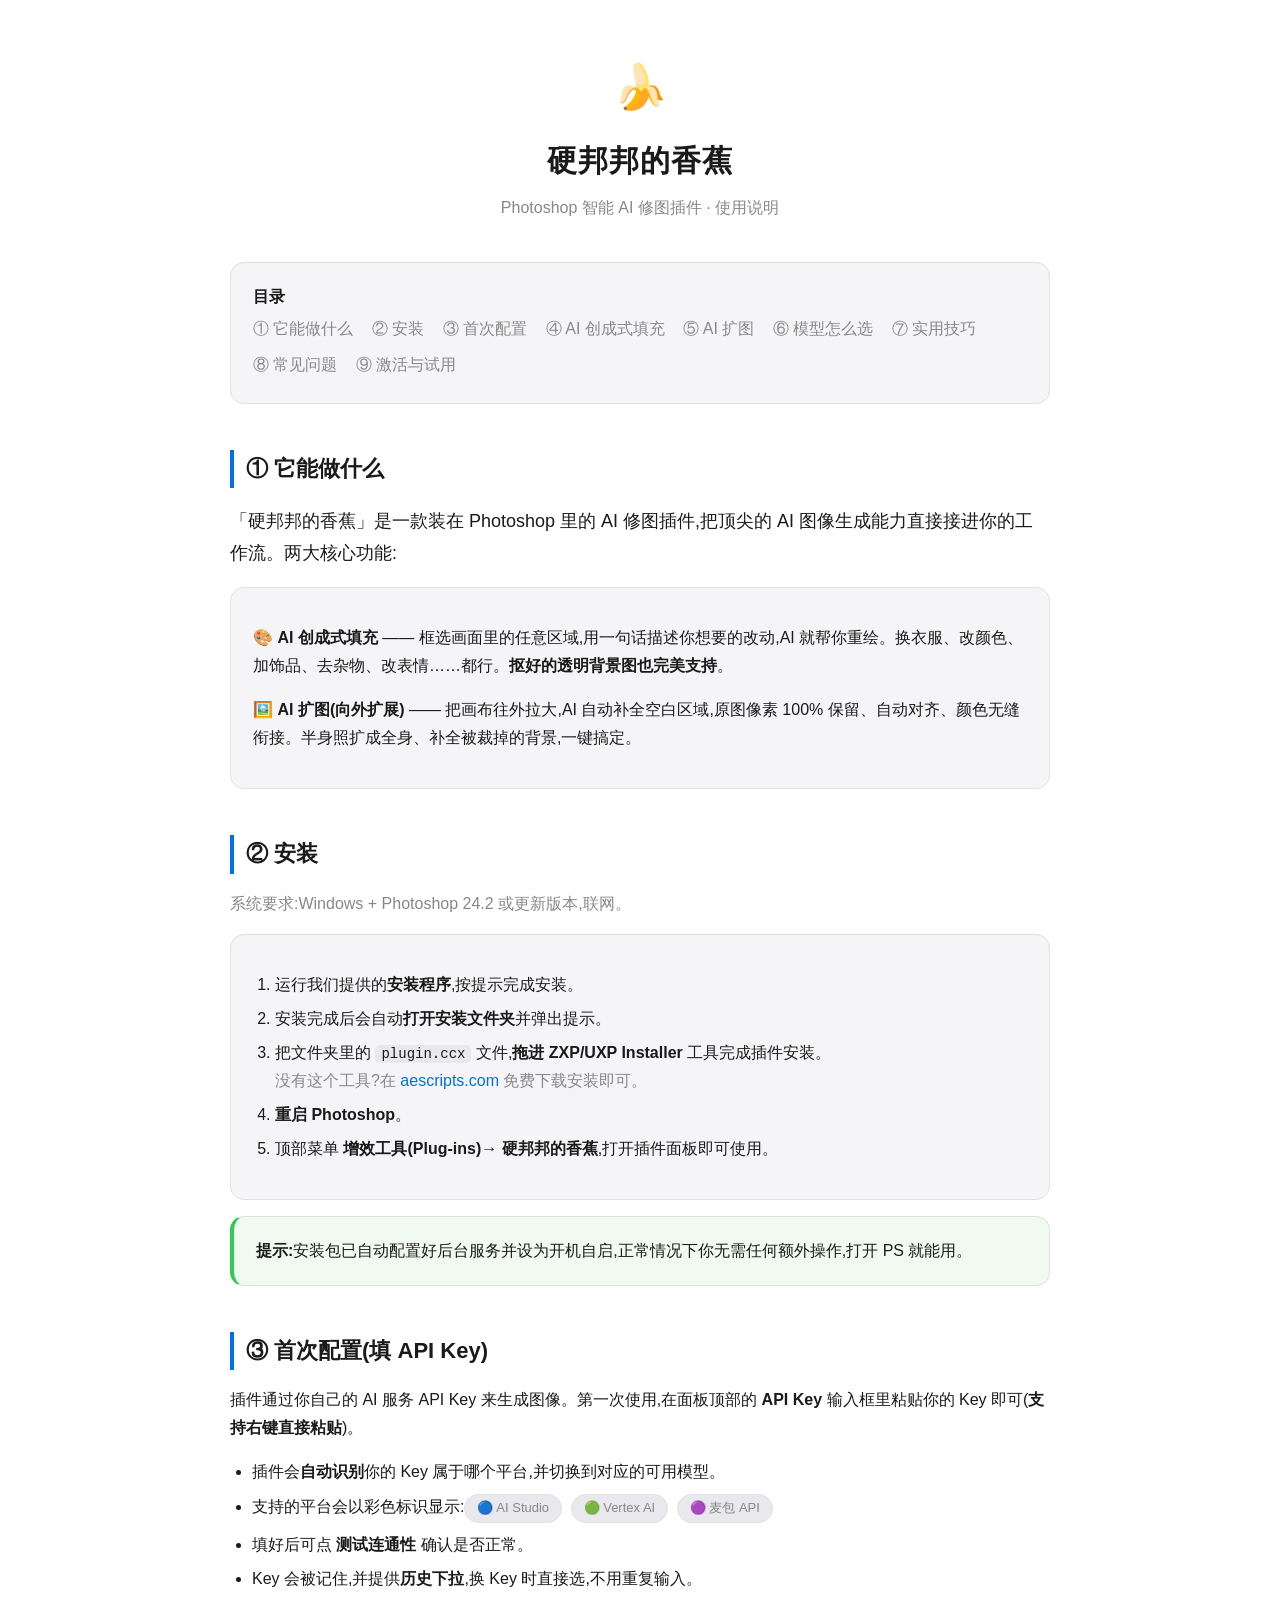
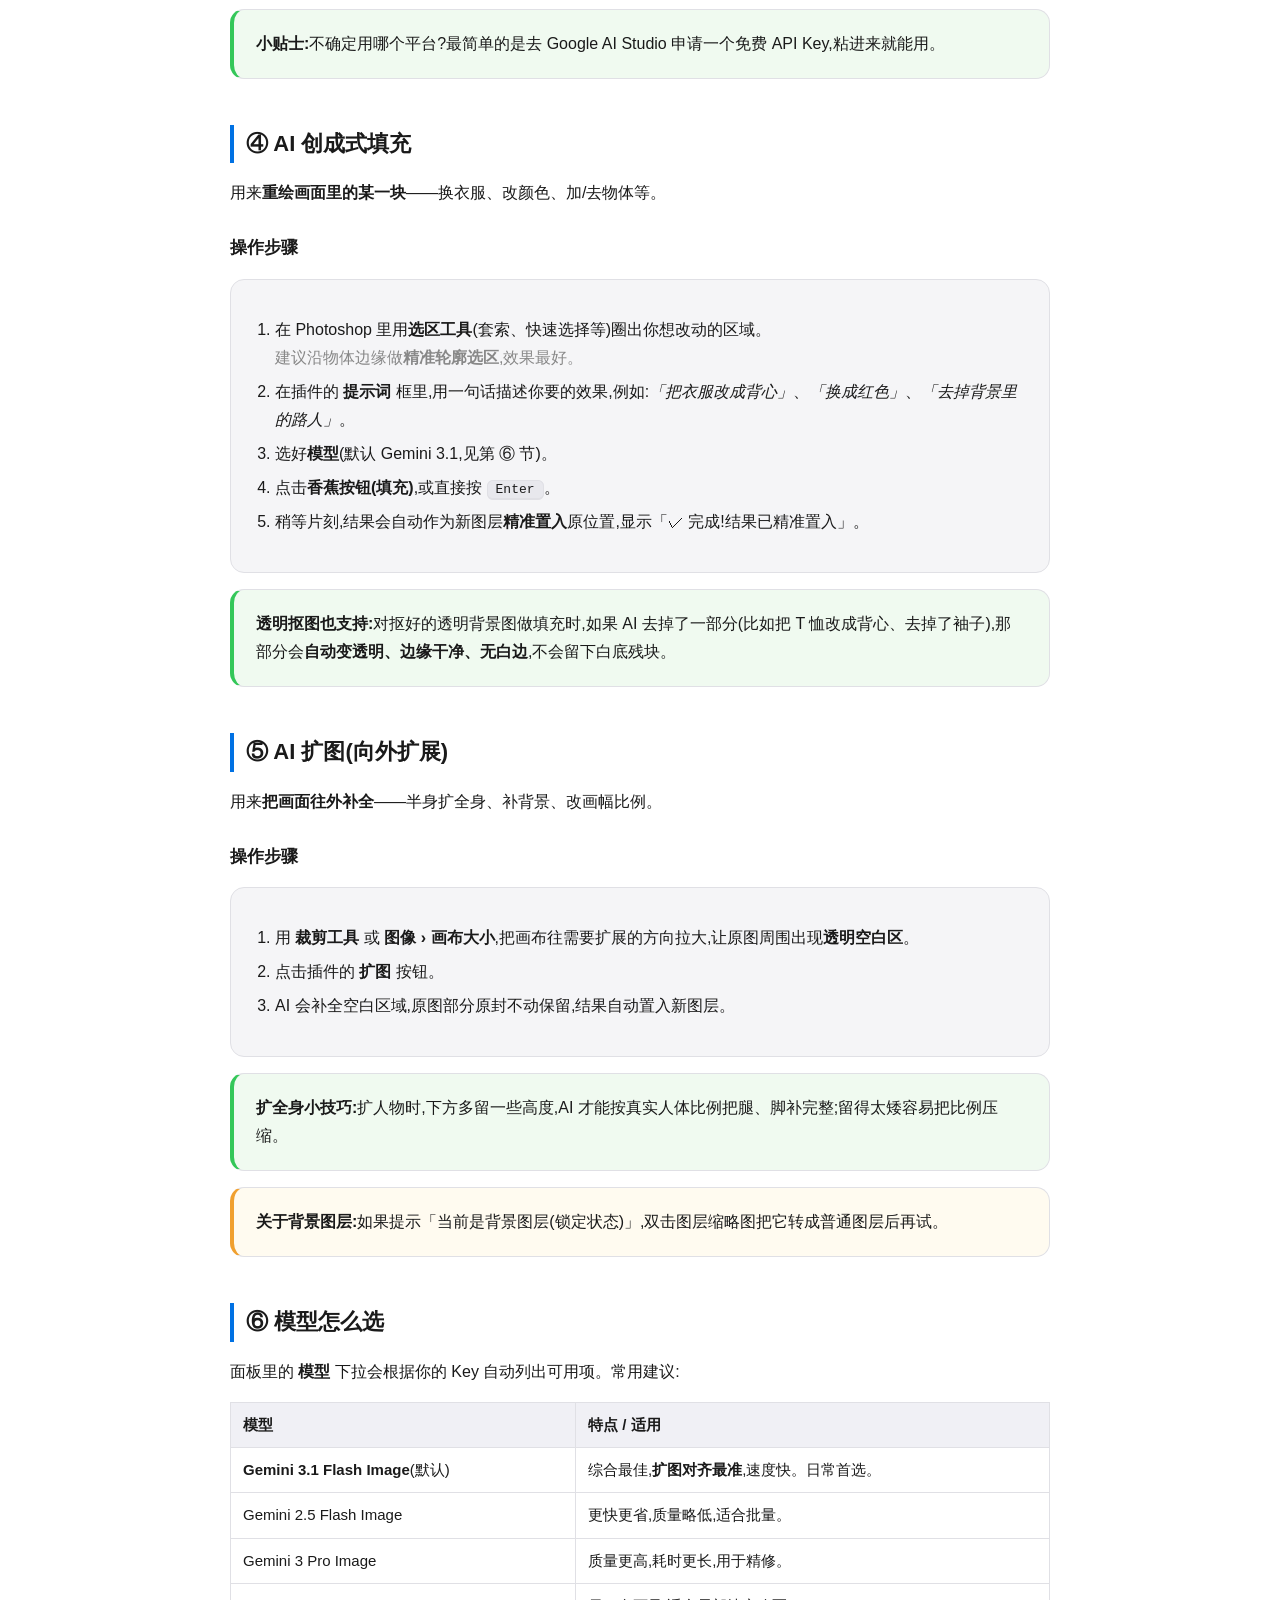
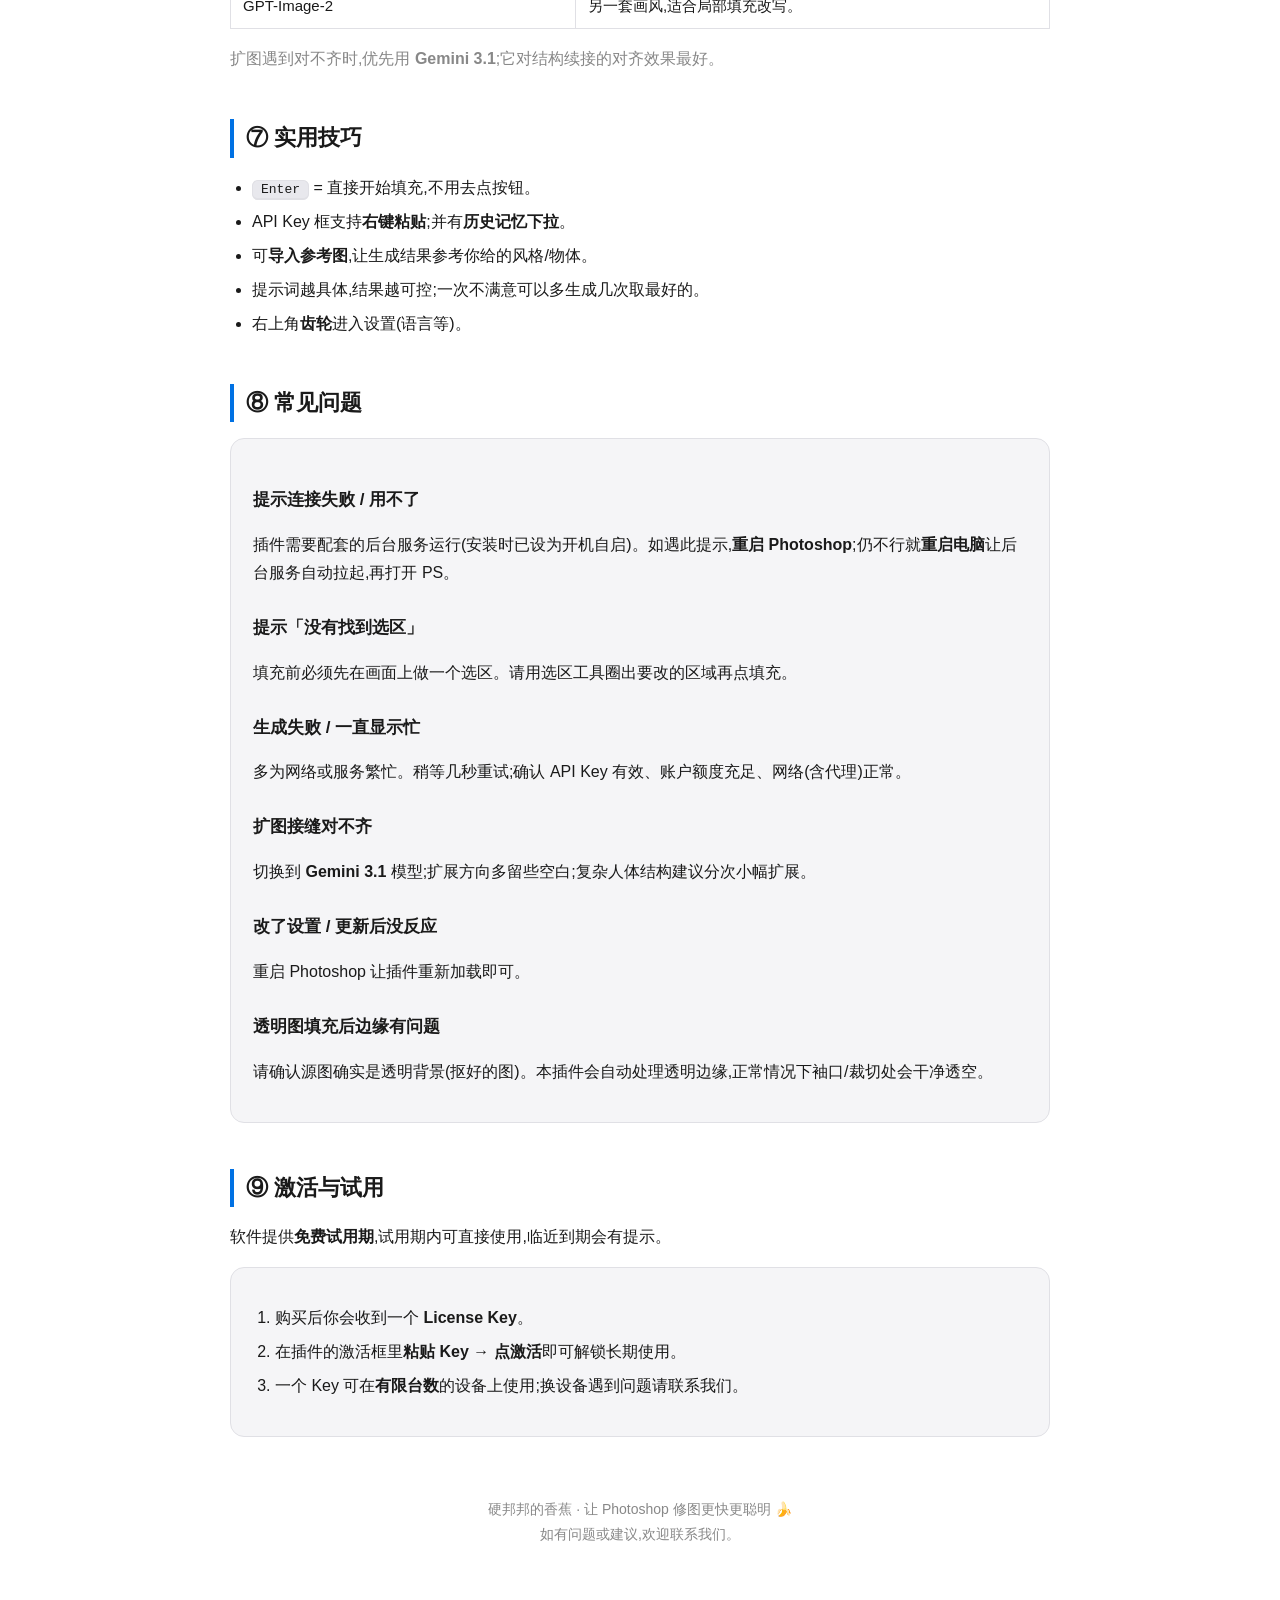
==== guide.html @ 9c302d82 "Add files via upload" ====
<!DOCTYPE html>
<html lang="zh-CN">
<head>
<meta charset="UTF-8">
<meta name="viewport" content="width=device-width, initial-scale=1.0">
<title>硬邦邦的香蕉 · 使用说明</title>
<style>
  :root{
    --bg:#ffffff; --card:#f5f5f7; --ink:#1a1a1a; --muted:#888;
    --line:#e0e0e5; --accent:#0071e3; --accent2:#34c759; --link:#0071e3;
    --radius:14px;
  }
  *{box-sizing:border-box}
  body{
    margin:0; background:var(--bg); color:var(--ink);
    font-family:-apple-system,"PingFang SC","Microsoft YaHei",Segoe UI,Roboto,sans-serif;
    line-height:1.75; font-size:16px;
  }
  .wrap{max-width:860px; margin:0 auto; padding:48px 20px 96px}
  header{text-align:center; margin-bottom:40px}
  header .logo{font-size:44px}
  header h1{font-size:30px; margin:10px 0 6px; letter-spacing:1px; color:var(--ink)}
  header p{color:var(--muted); margin:0}
  h2{
    font-size:22px; margin:46px 0 14px; padding-left:12px;
    border-left:4px solid var(--accent); color:var(--ink);
  }
  h3{font-size:17px; margin:26px 0 8px; color:var(--ink)}
  p,li{color:var(--ink)}
  a{color:var(--link); text-decoration:none}
  .card{
    background:var(--card); border:1px solid var(--line);
    border-radius:var(--radius); padding:20px 22px; margin:16px 0;
  }
  .muted{color:var(--muted)}
  .pill{
    display:inline-block; background:#e8e8ed; border:1px solid var(--line);
    border-radius:999px; padding:2px 12px; font-size:13px; color:var(--muted); margin:2px 4px 2px 0;
  }
  ol,ul{padding-left:22px} li{margin:6px 0}
  kbd{
    background:#e8e8ed; border:1px solid var(--line); border-bottom-width:2px;
    border-radius:6px; padding:1px 8px; font-size:13px; font-family:Consolas,monospace; color:var(--ink);
  }
  .tip{border-left:4px solid var(--accent2); background:#f0faf0}
  .warn{border-left:4px solid #f0a030; background:#fffbf0}
  table{width:100%; border-collapse:collapse; margin:14px 0; font-size:15px}
  th,td{border:1px solid var(--line); padding:9px 12px; text-align:left; vertical-align:top}
  th{background:#f0f0f5; color:var(--ink)}
  .toc a{display:inline-block; margin:4px 14px 4px 0; color:var(--muted)}
  .toc a:hover{color:var(--link)}
  code{background:#e8e8ed; padding:1px 6px; border-radius:5px; font-size:14px; color:var(--ink)}
  footer{margin-top:60px; text-align:center; color:var(--muted); font-size:14px}
  .big{font-size:18px}

</style>
</head>
<body>
<div class="wrap">

<header>
  <div class="logo">🍌</div>
  <h1>硬邦邦的香蕉</h1>
  <p>Photoshop 智能 AI 修图插件 · 使用说明</p>
</header>

<div class="card toc">
  <strong>目录</strong><br>
  <a href="#intro">① 它能做什么</a>
  <a href="#install">② 安装</a>
  <a href="#setup">③ 首次配置</a>
  <a href="#fill">④ AI 创成式填充</a>
  <a href="#outpaint">⑤ AI 扩图</a>
  <a href="#models">⑥ 模型怎么选</a>
  <a href="#tips">⑦ 实用技巧</a>
  <a href="#faq">⑧ 常见问题</a>
  <a href="#activate">⑨ 激活与试用</a>
</div>

<h2 id="intro">① 它能做什么</h2>
<p class="big">「硬邦邦的香蕉」是一款装在 Photoshop 里的 AI 修图插件,把顶尖的 AI 图像生成能力直接接进你的工作流。两大核心功能:</p>
<div class="card">
  <p>🎨 <strong>AI 创成式填充</strong> —— 框选画面里的任意区域,用一句话描述你想要的改动,AI 就帮你重绘。换衣服、改颜色、加饰品、去杂物、改表情……都行。<strong>抠好的透明背景图也完美支持</strong>。</p>
  <p>🖼️ <strong>AI 扩图(向外扩展)</strong> —— 把画布往外拉大,AI 自动补全空白区域,原图像素 100% 保留、自动对齐、颜色无缝衔接。半身照扩成全身、补全被裁掉的背景,一键搞定。</p>
</div>

<h2 id="install">② 安装</h2>
<p class="muted">系统要求:Windows + Photoshop 24.2 或更新版本,联网。</p>
<div class="card step">
<ol>
  <li>运行我们提供的<strong>安装程序</strong>,按提示完成安装。</li>
  <li>安装完成后会自动<strong>打开安装文件夹</strong>并弹出提示。</li>
  <li>把文件夹里的 <code>plugin.ccx</code> 文件,<strong>拖进 ZXP/UXP Installer</strong> 工具完成插件安装。
    <div class="muted">没有这个工具?在 <a href="https://aescripts.com/learn/zxp-installer/" target="_blank">aescripts.com</a> 免费下载安装即可。</div>
  </li>
  <li><strong>重启 Photoshop</strong>。</li>
  <li>顶部菜单 <strong>增效工具(Plug-ins)→ 硬邦邦的香蕉</strong>,打开插件面板即可使用。</li>
</ol>
</div>
<div class="card tip"><strong>提示:</strong>安装包已自动配置好后台服务并设为开机自启,正常情况下你无需任何额外操作,打开 PS 就能用。</div>

<h2 id="setup">③ 首次配置(填 API Key)</h2>
<p>插件通过你自己的 AI 服务 API Key 来生成图像。第一次使用,在面板顶部的 <strong>API Key</strong> 输入框里粘贴你的 Key 即可(<strong>支持右键直接粘贴</strong>)。</p>
<ul>
  <li>插件会<strong>自动识别</strong>你的 Key 属于哪个平台,并切换到对应的可用模型。</li>
  <li>支持的平台会以彩色标识显示:<span class="pill">🔵 AI Studio</span> <span class="pill">🟢 Vertex AI</span> <span class="pill">🟣 麦包 API</span></li>
  <li>填好后可点 <strong>测试连通性</strong> 确认是否正常。</li>
  <li>Key 会被记住,并提供<strong>历史下拉</strong>,换 Key 时直接选,不用重复输入。</li>
</ul>
<div class="card tip"><strong>小贴士:</strong>不确定用哪个平台?最简单的是去 Google AI Studio 申请一个免费 API Key,粘进来就能用。</div>

<h2 id="fill">④ AI 创成式填充</h2>
<p>用来<strong>重绘画面里的某一块</strong>——换衣服、改颜色、加/去物体等。</p>
<h3>操作步骤</h3>
<div class="card step">
<ol>
  <li>在 Photoshop 里用<strong>选区工具</strong>(套索、快速选择等)圈出你想改动的区域。
    <div class="muted">建议沿物体边缘做<strong>精准轮廓选区</strong>,效果最好。</div></li>
  <li>在插件的 <strong>提示词</strong> 框里,用一句话描述你要的效果,例如:<em>「把衣服改成背心」</em>、<em>「换成红色」</em>、<em>「去掉背景里的路人」</em>。</li>
  <li>选好<strong>模型</strong>(默认 Gemini 3.1,见第 ⑥ 节)。</li>
  <li>点击<strong>香蕉按钮(填充)</strong>,或直接按 <kbd>Enter</kbd>。</li>
  <li>稍等片刻,结果会自动作为新图层<strong>精准置入</strong>原位置,显示「✓ 完成!结果已精准置入」。</li>
</ol>
</div>
<div class="card tip"><strong>透明抠图也支持:</strong>对抠好的透明背景图做填充时,如果 AI 去掉了一部分(比如把 T 恤改成背心、去掉了袖子),那部分会<strong>自动变透明、边缘干净、无白边</strong>,不会留下白底残块。</div>

<h2 id="outpaint">⑤ AI 扩图(向外扩展)</h2>
<p>用来<strong>把画面往外补全</strong>——半身扩全身、补背景、改画幅比例。</p>
<h3>操作步骤</h3>
<div class="card step">
<ol>
  <li>用 <strong>裁剪工具</strong> 或 <strong>图像 › 画布大小</strong>,把画布往需要扩展的方向拉大,让原图周围出现<strong>透明空白区</strong>。</li>
  <li>点击插件的 <strong>扩图</strong> 按钮。</li>
  <li>AI 会补全空白区域,原图部分原封不动保留,结果自动置入新图层。</li>
</ol>
</div>
<div class="card tip"><strong>扩全身小技巧:</strong>扩人物时,下方多留一些高度,AI 才能按真实人体比例把腿、脚补完整;留得太矮容易把比例压缩。</div>
<div class="card warn"><strong>关于背景图层:</strong>如果提示「当前是背景图层(锁定状态)」,双击图层缩略图把它转成普通图层后再试。</div>

<h2 id="models">⑥ 模型怎么选</h2>
<p>面板里的 <strong>模型</strong> 下拉会根据你的 Key 自动列出可用项。常用建议:</p>
<table>
  <tr><th>模型</th><th>特点 / 适用</th></tr>
  <tr><td><strong>Gemini 3.1 Flash Image</strong>(默认)</td><td>综合最佳,<strong>扩图对齐最准</strong>,速度快。日常首选。</td></tr>
  <tr><td>Gemini 2.5 Flash Image</td><td>更快更省,质量略低,适合批量。</td></tr>
  <tr><td>Gemini 3 Pro Image</td><td>质量更高,耗时更长,用于精修。</td></tr>
  <tr><td>GPT-Image-2</td><td>另一套画风,适合局部填充改写。</td></tr>
</table>
<p class="muted">扩图遇到对不齐时,优先用 <strong>Gemini 3.1</strong>;它对结构续接的对齐效果最好。</p>

<h2 id="tips">⑦ 实用技巧</h2>
<ul>
  <li><kbd>Enter</kbd> = 直接开始填充,不用去点按钮。</li>
  <li>API Key 框支持<strong>右键粘贴</strong>;并有<strong>历史记忆下拉</strong>。</li>
  <li>可<strong>导入参考图</strong>,让生成结果参考你给的风格/物体。</li>
  <li>提示词越具体,结果越可控;一次不满意可以多生成几次取最好的。</li>
  <li>右上角<strong>齿轮</strong>进入设置(语言等)。</li>
</ul>

<h2 id="faq">⑧ 常见问题</h2>
<div class="card">
  <h3>提示连接失败 / 用不了</h3>
  <p>插件需要配套的后台服务运行(安装时已设为开机自启)。如遇此提示,<strong>重启 Photoshop</strong>;仍不行就<strong>重启电脑</strong>让后台服务自动拉起,再打开 PS。</p>

  <h3>提示「没有找到选区」</h3>
  <p>填充前必须先在画面上做一个选区。请用选区工具圈出要改的区域再点填充。</p>

  <h3>生成失败 / 一直显示忙</h3>
  <p>多为网络或服务繁忙。稍等几秒重试;确认 API Key 有效、账户额度充足、网络(含代理)正常。</p>

  <h3>扩图接缝对不齐</h3>
  <p>切换到 <strong>Gemini 3.1</strong> 模型;扩展方向多留些空白;复杂人体结构建议分次小幅扩展。</p>

  <h3>改了设置 / 更新后没反应</h3>
  <p>重启 Photoshop 让插件重新加载即可。</p>

  <h3>透明图填充后边缘有问题</h3>
  <p>请确认源图确实是透明背景(抠好的图)。本插件会自动处理透明边缘,正常情况下袖口/裁切处会干净透空。</p>
</div>

<h2 id="activate">⑨ 激活与试用</h2>
<p>软件提供<strong>免费试用期</strong>,试用期内可直接使用,临近到期会有提示。</p>
<div class="card step">
<ol>
  <li>购买后你会收到一个 <strong>License Key</strong>。</li>
  <li>在插件的激活框里<strong>粘贴 Key → 点激活</strong>即可解锁长期使用。</li>
  <li>一个 Key 可在<strong>有限台数</strong>的设备上使用;换设备遇到问题请联系我们。</li>
</ol>
</div>

<footer>
  硬邦邦的香蕉 · 让 Photoshop 修图更快更聪明 🍌<br>
  如有问题或建议,欢迎联系我们。
</footer>

</div>
</body>
</html>
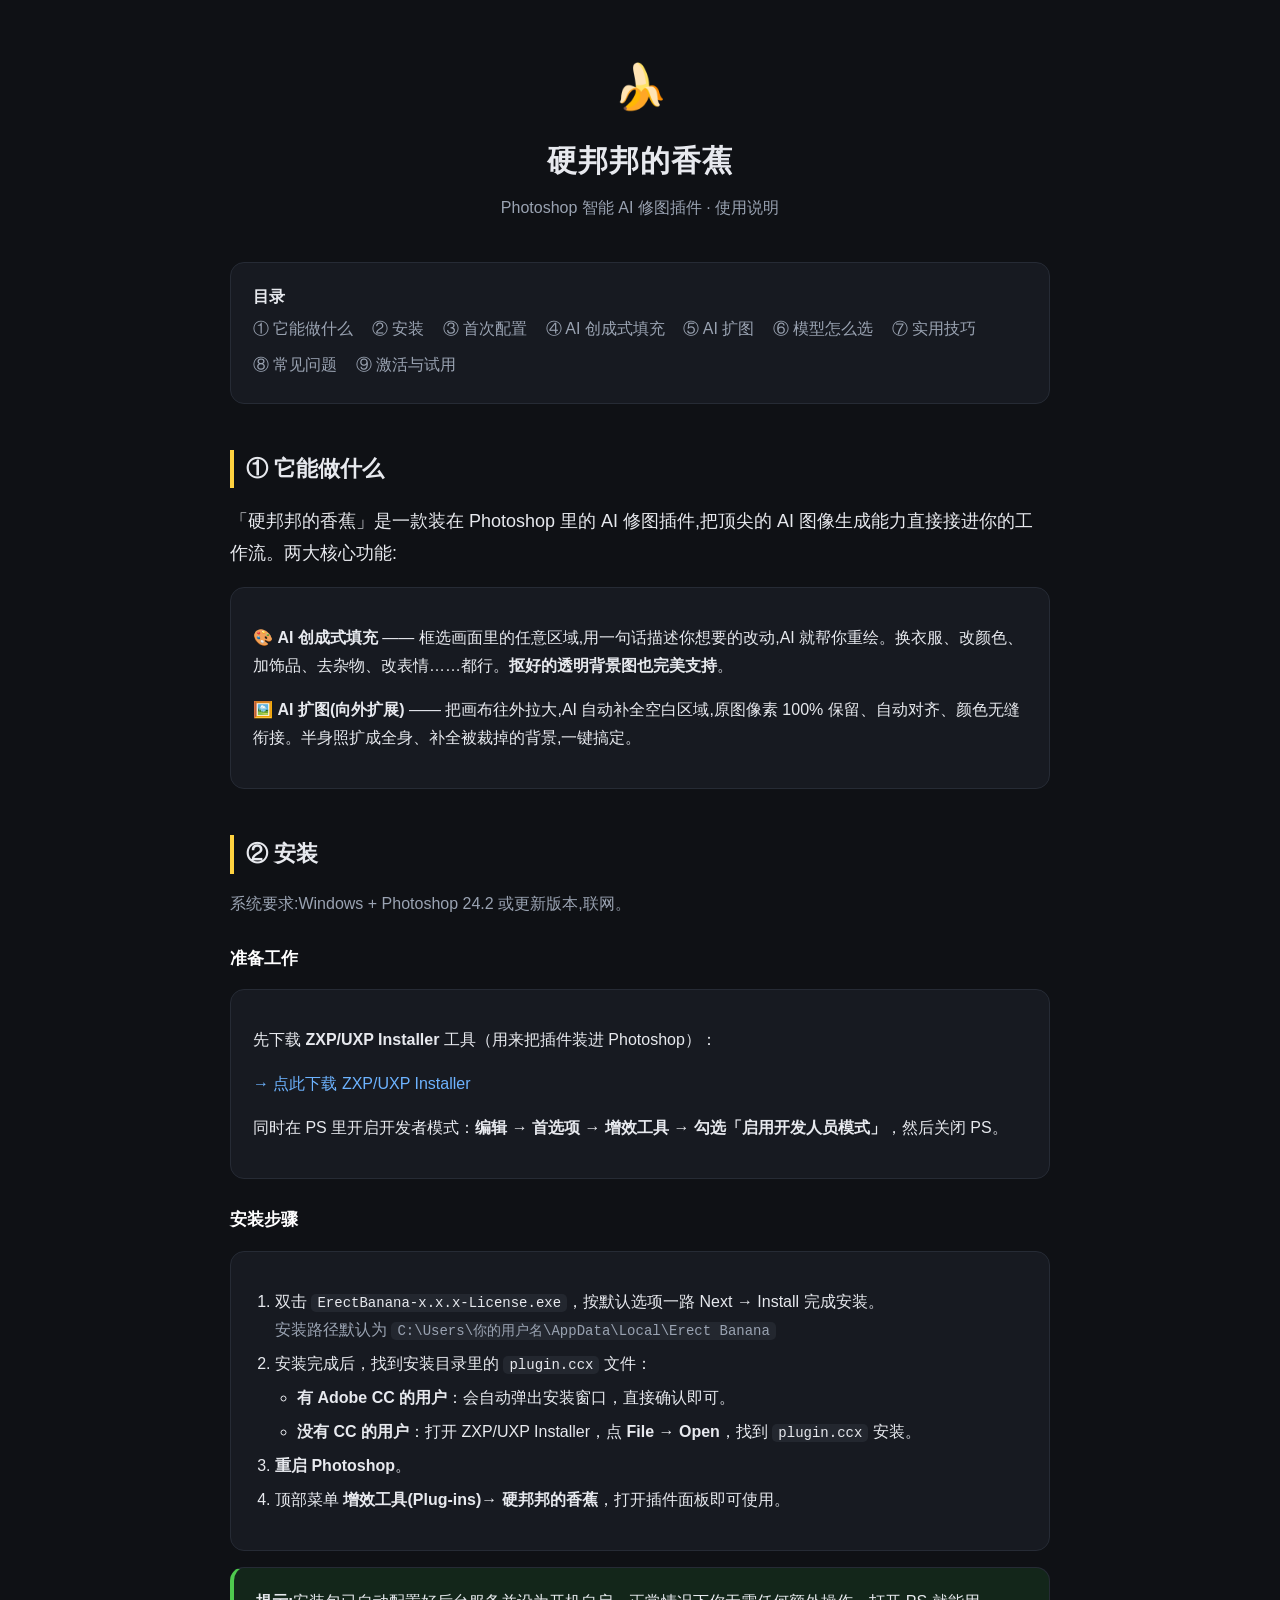
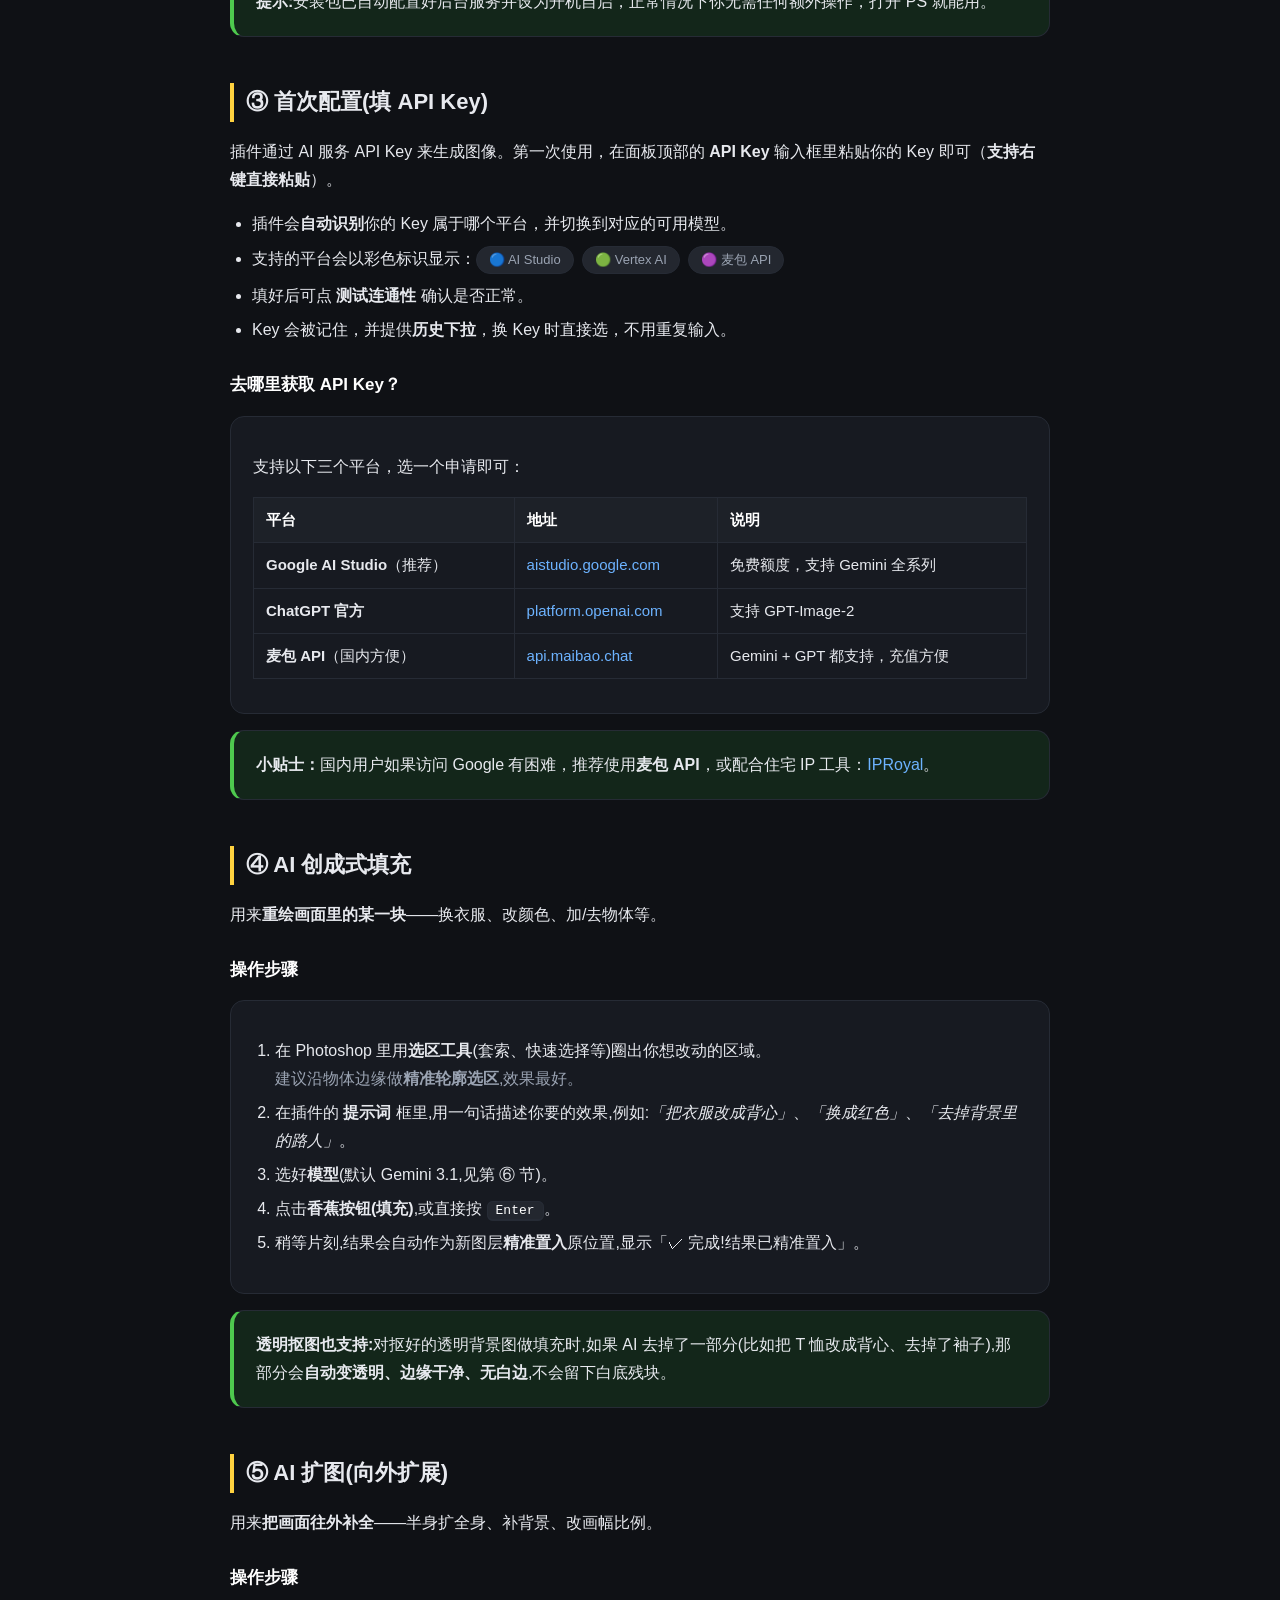
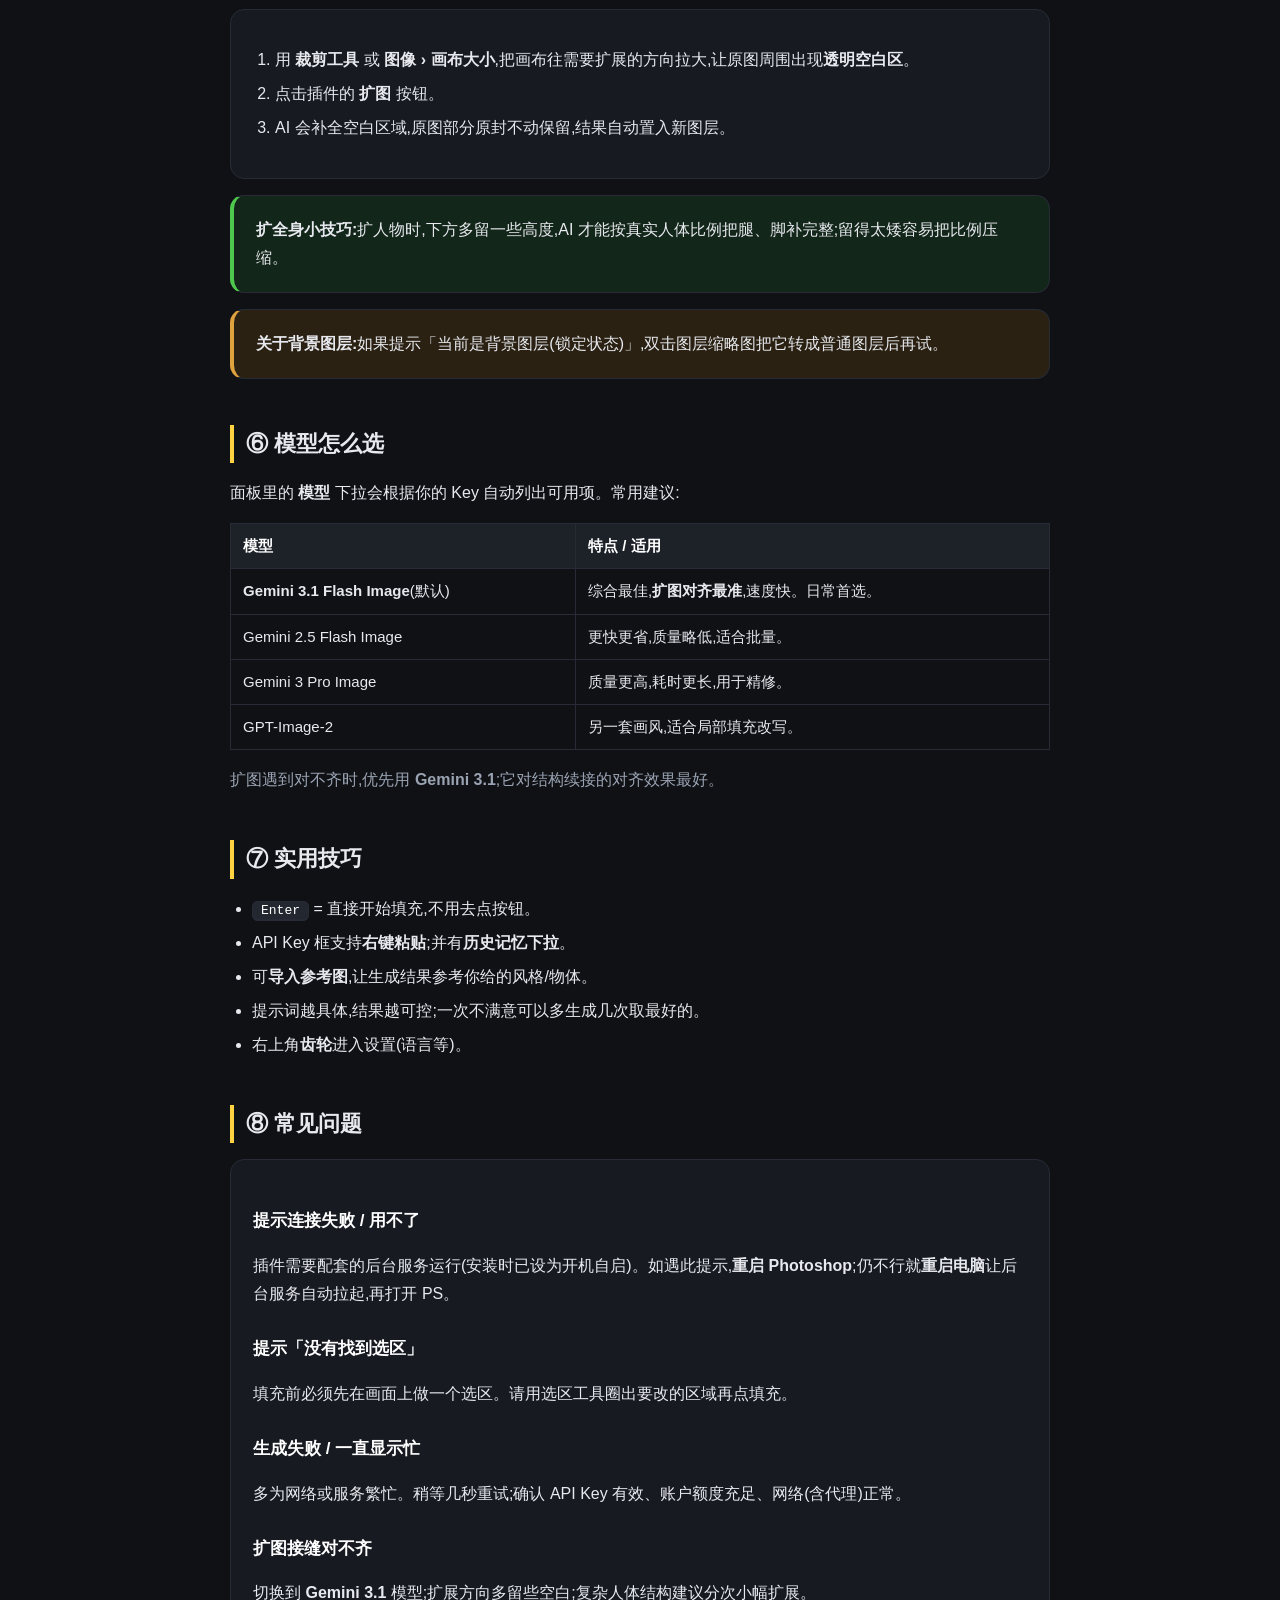
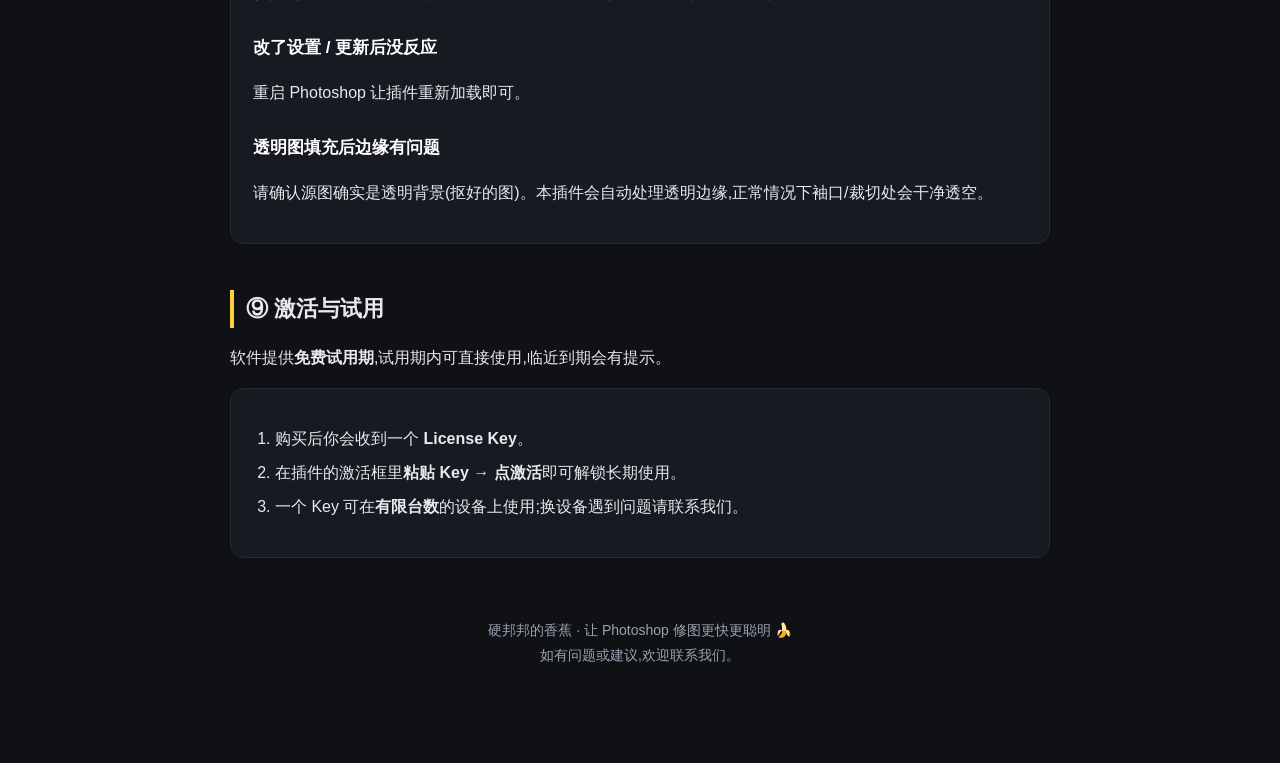
==== commit 8fab8285: "Add files via upload" ====
--- a/guide.html
+++ b/guide.html
@@ -6,8 +6,8 @@
 <title>硬邦邦的香蕉 · 使用说明</title>
 <style>
   :root{
-    --bg:#ffffff; --card:#f5f5f7; --ink:#1a1a1a; --muted:#888;
-    --line:#e0e0e5; --accent:#0071e3; --accent2:#34c759; --link:#0071e3;
+    --bg:#0f1115; --card:#171a21; --ink:#e7e9ee; --muted:#9aa3b2;
+    --line:#262b35; --accent:#ffd23f; --accent2:#4ec94e; --link:#6db3ff;
     --radius:14px;
   }
   *{box-sizing:border-box}
@@ -19,13 +19,13 @@
   .wrap{max-width:860px; margin:0 auto; padding:48px 20px 96px}
   header{text-align:center; margin-bottom:40px}
   header .logo{font-size:44px}
-  header h1{font-size:30px; margin:10px 0 6px; letter-spacing:1px; color:var(--ink)}
+  header h1{font-size:30px; margin:10px 0 6px; letter-spacing:1px}
   header p{color:var(--muted); margin:0}
   h2{
     font-size:22px; margin:46px 0 14px; padding-left:12px;
-    border-left:4px solid var(--accent); color:var(--ink);
-  }
-  h3{font-size:17px; margin:26px 0 8px; color:var(--ink)}
+    border-left:4px solid var(--accent);
+  }
+  h3{font-size:17px; margin:26px 0 8px; color:#fff}
   p,li{color:var(--ink)}
   a{color:var(--link); text-decoration:none}
   .card{
@@ -34,25 +34,25 @@
   }
   .muted{color:var(--muted)}
   .pill{
-    display:inline-block; background:#e8e8ed; border:1px solid var(--line);
+    display:inline-block; background:#23272f; border:1px solid var(--line);
     border-radius:999px; padding:2px 12px; font-size:13px; color:var(--muted); margin:2px 4px 2px 0;
   }
   ol,ul{padding-left:22px} li{margin:6px 0}
+  .step{counter-reset:none}
   kbd{
-    background:#e8e8ed; border:1px solid var(--line); border-bottom-width:2px;
-    border-radius:6px; padding:1px 8px; font-size:13px; font-family:Consolas,monospace; color:var(--ink);
-  }
-  .tip{border-left:4px solid var(--accent2); background:#f0faf0}
-  .warn{border-left:4px solid #f0a030; background:#fffbf0}
+    background:#23272f; border:1px solid var(--line); border-bottom-width:2px;
+    border-radius:6px; padding:1px 8px; font-size:13px; font-family:Consolas,monospace; color:#fff;
+  }
+  .tip{border-left:4px solid var(--accent2); background:#13261a}
+  .warn{border-left:4px solid #e0a23f; background:#2a2113}
   table{width:100%; border-collapse:collapse; margin:14px 0; font-size:15px}
   th,td{border:1px solid var(--line); padding:9px 12px; text-align:left; vertical-align:top}
-  th{background:#f0f0f5; color:var(--ink)}
+  th{background:#1d2128; color:#fff}
   .toc a{display:inline-block; margin:4px 14px 4px 0; color:var(--muted)}
   .toc a:hover{color:var(--link)}
-  code{background:#e8e8ed; padding:1px 6px; border-radius:5px; font-size:14px; color:var(--ink)}
+  code{background:#23272f; padding:1px 6px; border-radius:5px; font-size:14px}
   footer{margin-top:60px; text-align:center; color:var(--muted); font-size:14px}
   .big{font-size:18px}
-
 </style>
 </head>
 <body>
@@ -86,28 +86,52 @@
 
 <h2 id="install">② 安装</h2>
 <p class="muted">系统要求:Windows + Photoshop 24.2 或更新版本,联网。</p>
-<div class="card step">
-<ol>
-  <li>运行我们提供的<strong>安装程序</strong>,按提示完成安装。</li>
-  <li>安装完成后会自动<strong>打开安装文件夹</strong>并弹出提示。</li>
-  <li>把文件夹里的 <code>plugin.ccx</code> 文件,<strong>拖进 ZXP/UXP Installer</strong> 工具完成插件安装。
-    <div class="muted">没有这个工具?在 <a href="https://aescripts.com/learn/zxp-installer/" target="_blank">aescripts.com</a> 免费下载安装即可。</div>
+
+<h3>准备工作</h3>
+<div class="card">
+  <p>先下载 <strong>ZXP/UXP Installer</strong> 工具（用来把插件装进 Photoshop）：</p>
+  <p><a href="https://aescripts.com/learn/zxp-installer/" target="_blank">→ 点此下载 ZXP/UXP Installer</a></p>
+  <p>同时在 PS 里开启开发者模式：<strong>编辑 → 首选项 → 增效工具 → 勾选「启用开发人员模式」</strong>，然后关闭 PS。</p>
+</div>
+
+<h3>安装步骤</h3>
+<div class="card step">
+<ol>
+  <li>双击 <code>ErectBanana-x.x.x-License.exe</code>，按默认选项一路 Next → Install 完成安装。
+    <div class="muted">安装路径默认为 <code>C:\Users\你的用户名\AppData\Local\Erect Banana</code></div>
+  </li>
+  <li>安装完成后，找到安装目录里的 <code>plugin.ccx</code> 文件：
+    <ul>
+      <li><strong>有 Adobe CC 的用户</strong>：会自动弹出安装窗口，直接确认即可。</li>
+      <li><strong>没有 CC 的用户</strong>：打开 ZXP/UXP Installer，点 <strong>File → Open</strong>，找到 <code>plugin.ccx</code> 安装。</li>
+    </ul>
   </li>
   <li><strong>重启 Photoshop</strong>。</li>
-  <li>顶部菜单 <strong>增效工具(Plug-ins)→ 硬邦邦的香蕉</strong>,打开插件面板即可使用。</li>
-</ol>
-</div>
-<div class="card tip"><strong>提示:</strong>安装包已自动配置好后台服务并设为开机自启,正常情况下你无需任何额外操作,打开 PS 就能用。</div>
+  <li>顶部菜单 <strong>增效工具(Plug-ins)→ 硬邦邦的香蕉</strong>，打开插件面板即可使用。</li>
+</ol>
+</div>
+<div class="card tip"><strong>提示:</strong>安装包已自动配置好后台服务并设为开机自启，正常情况下你无需任何额外操作，打开 PS 就能用。</div>
 
 <h2 id="setup">③ 首次配置(填 API Key)</h2>
-<p>插件通过你自己的 AI 服务 API Key 来生成图像。第一次使用,在面板顶部的 <strong>API Key</strong> 输入框里粘贴你的 Key 即可(<strong>支持右键直接粘贴</strong>)。</p>
+<p>插件通过 AI 服务 API Key 来生成图像。第一次使用，在面板顶部的 <strong>API Key</strong> 输入框里粘贴你的 Key 即可（<strong>支持右键直接粘贴</strong>）。</p>
 <ul>
-  <li>插件会<strong>自动识别</strong>你的 Key 属于哪个平台,并切换到对应的可用模型。</li>
-  <li>支持的平台会以彩色标识显示:<span class="pill">🔵 AI Studio</span> <span class="pill">🟢 Vertex AI</span> <span class="pill">🟣 麦包 API</span></li>
+  <li>插件会<strong>自动识别</strong>你的 Key 属于哪个平台，并切换到对应的可用模型。</li>
+  <li>支持的平台会以彩色标识显示：<span class="pill">🔵 AI Studio</span> <span class="pill">🟢 Vertex AI</span> <span class="pill">🟣 麦包 API</span></li>
   <li>填好后可点 <strong>测试连通性</strong> 确认是否正常。</li>
-  <li>Key 会被记住,并提供<strong>历史下拉</strong>,换 Key 时直接选,不用重复输入。</li>
+  <li>Key 会被记住，并提供<strong>历史下拉</strong>，换 Key 时直接选，不用重复输入。</li>
 </ul>
-<div class="card tip"><strong>小贴士:</strong>不确定用哪个平台?最简单的是去 Google AI Studio 申请一个免费 API Key,粘进来就能用。</div>
+
+<h3>去哪里获取 API Key？</h3>
+<div class="card">
+  <p>支持以下三个平台，选一个申请即可：</p>
+  <table>
+    <tr><th>平台</th><th>地址</th><th>说明</th></tr>
+    <tr><td><strong>Google AI Studio</strong>（推荐）</td><td><a href="https://aistudio.google.com/prompts/new_chat" target="_blank">aistudio.google.com</a></td><td>免费额度，支持 Gemini 全系列</td></tr>
+    <tr><td><strong>ChatGPT 官方</strong></td><td><a href="https://platform.openai.com/login" target="_blank">platform.openai.com</a></td><td>支持 GPT-Image-2</td></tr>
+    <tr><td><strong>麦包 API</strong>（国内方便）</td><td><a href="https://api.maibao.chat/register?aff=Ubsi" target="_blank">api.maibao.chat</a></td><td>Gemini + GPT 都支持，充值方便</td></tr>
+  </table>
+</div>
+<div class="card tip"><strong>小贴士：</strong>国内用户如果访问 Google 有困难，推荐使用<strong>麦包 API</strong>，或配合住宅 IP 工具：<a href="https://iproyal.cn/?r=1313660" target="_blank">IPRoyal</a>。</div>
 
 <h2 id="fill">④ AI 创成式填充</h2>
 <p>用来<strong>重绘画面里的某一块</strong>——换衣服、改颜色、加/去物体等。</p>
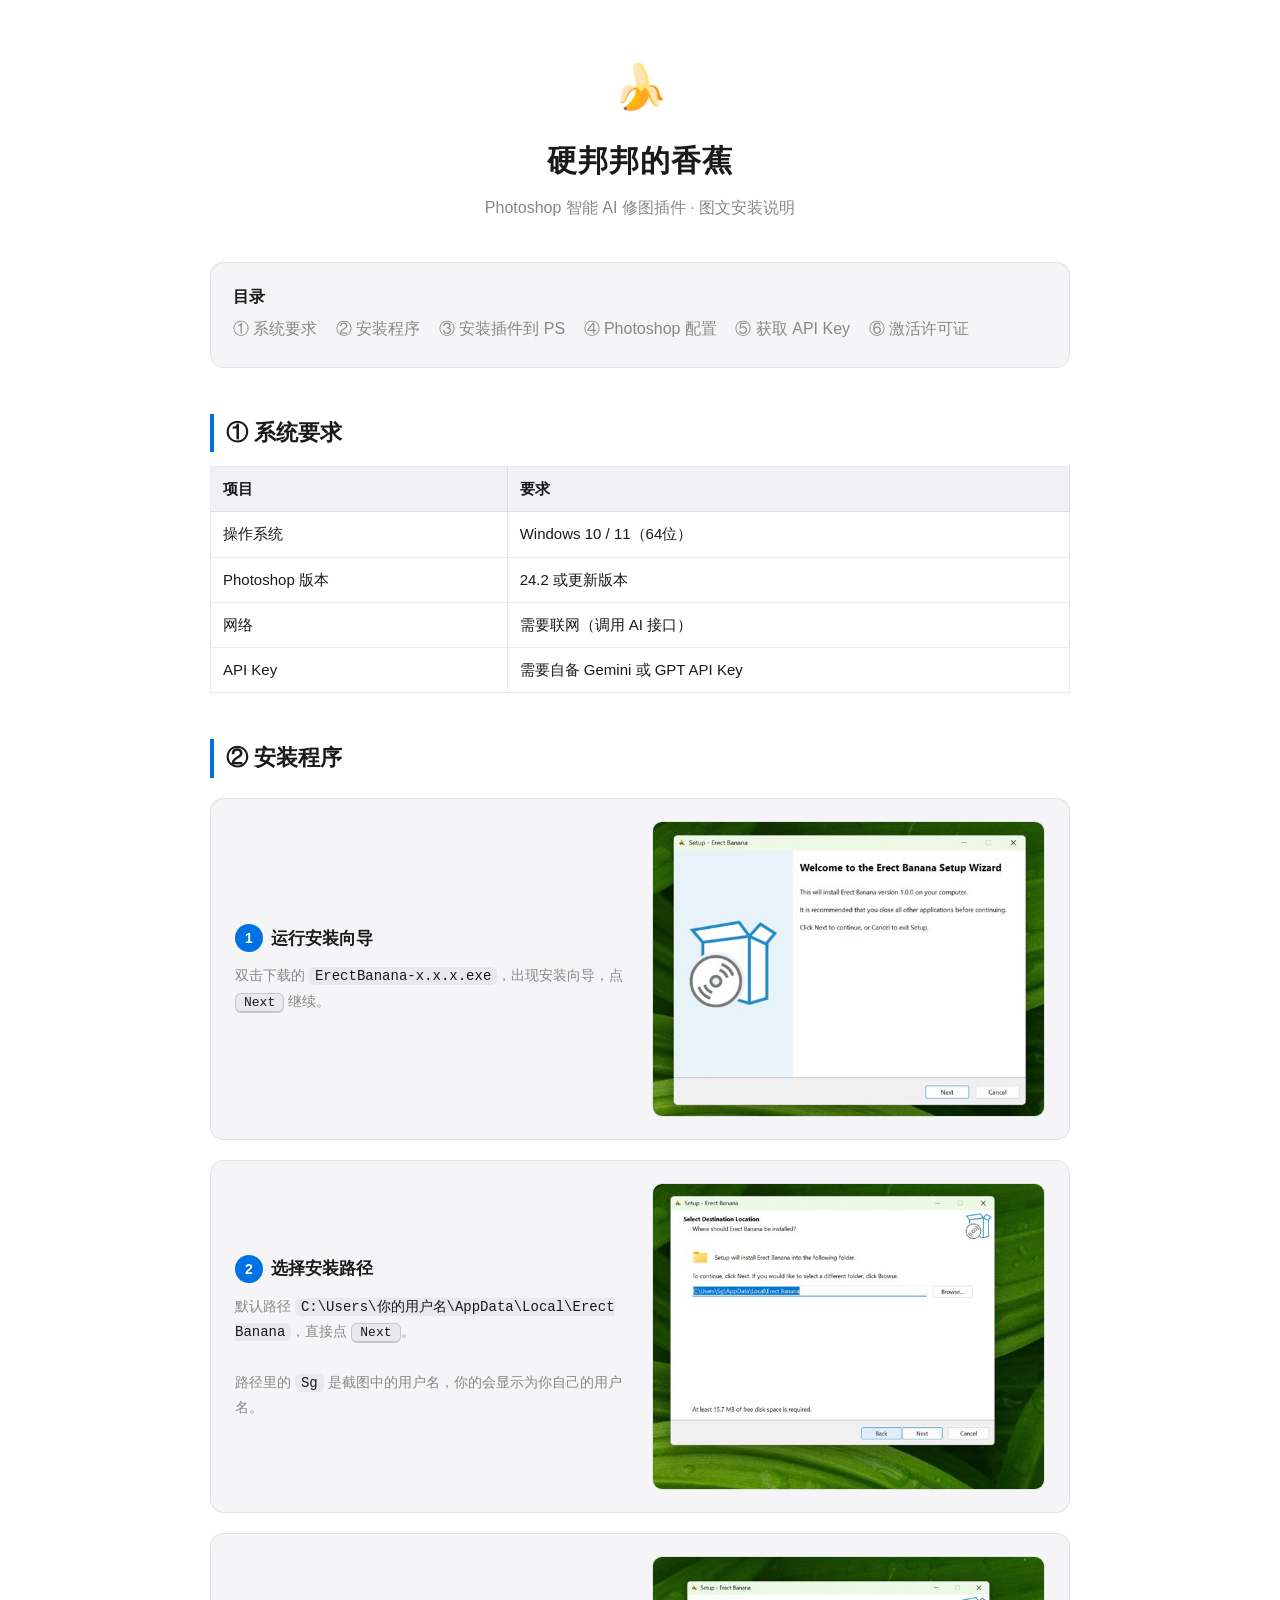
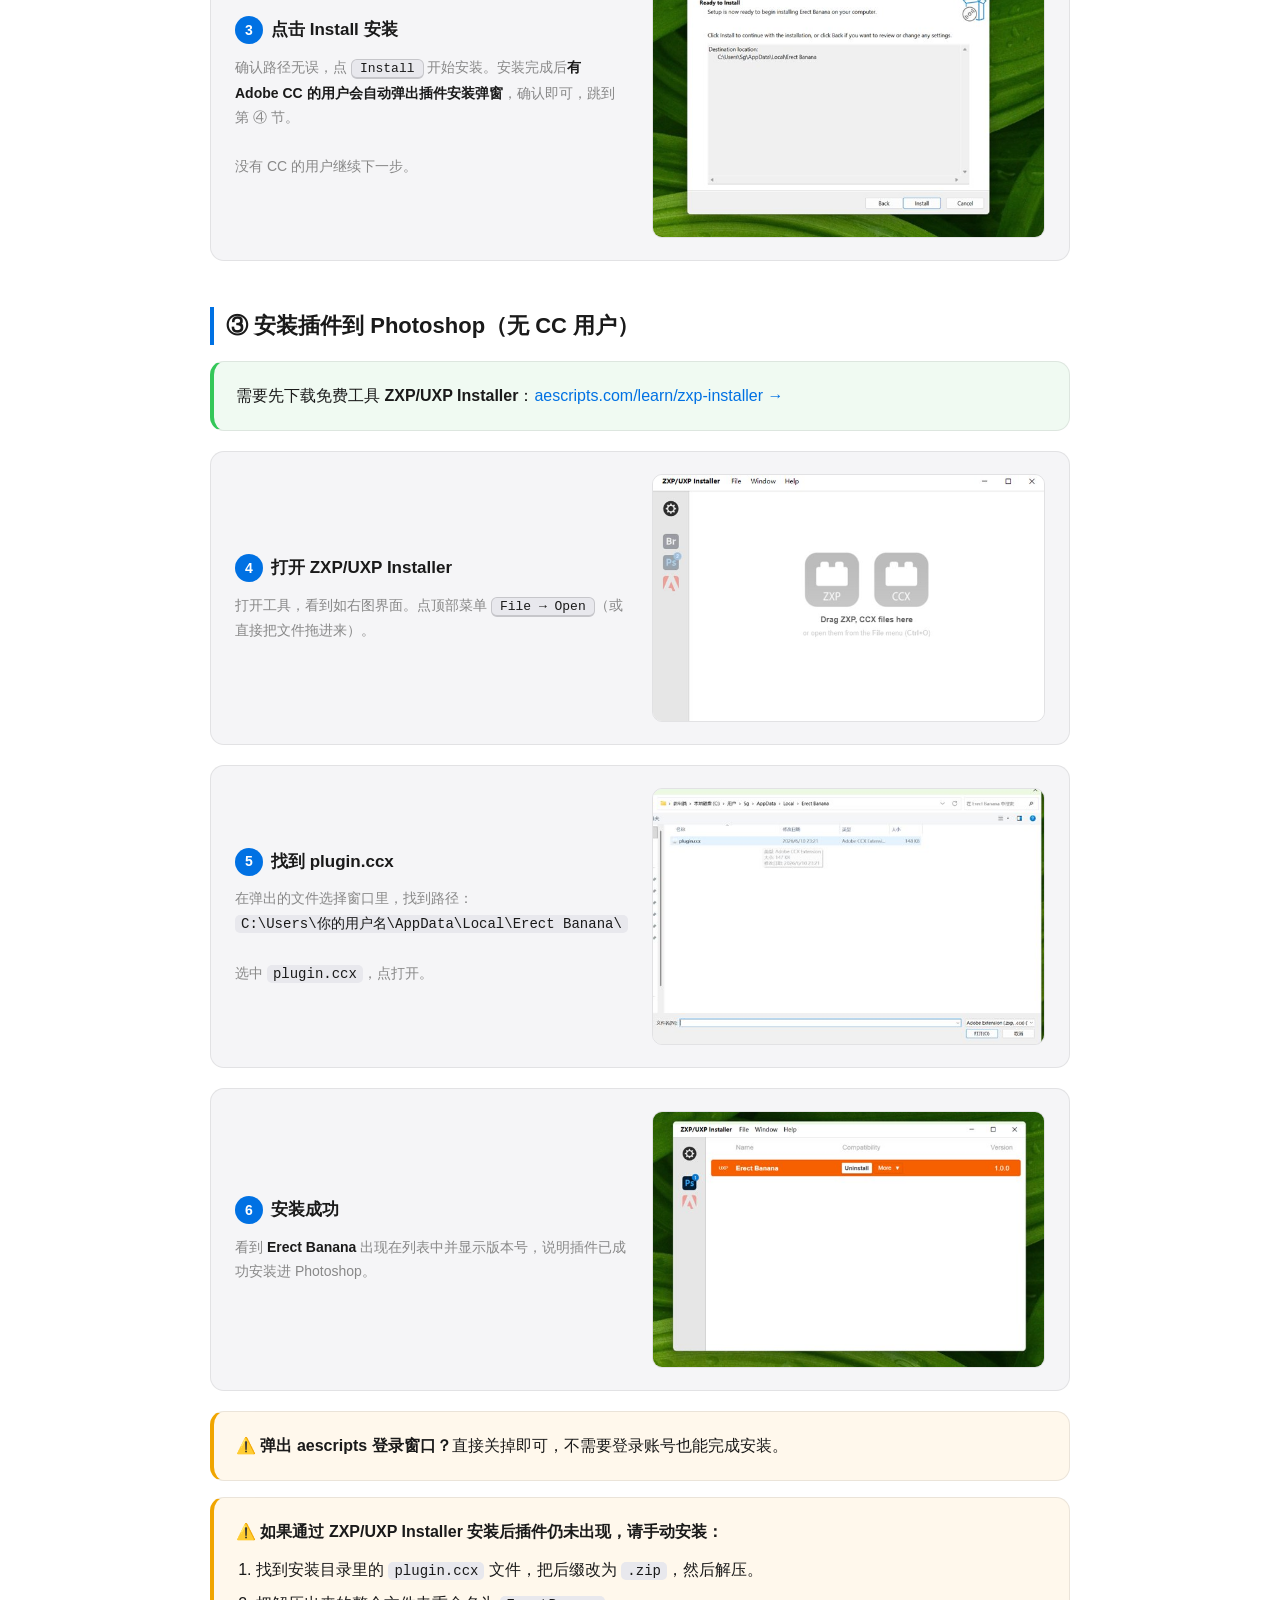
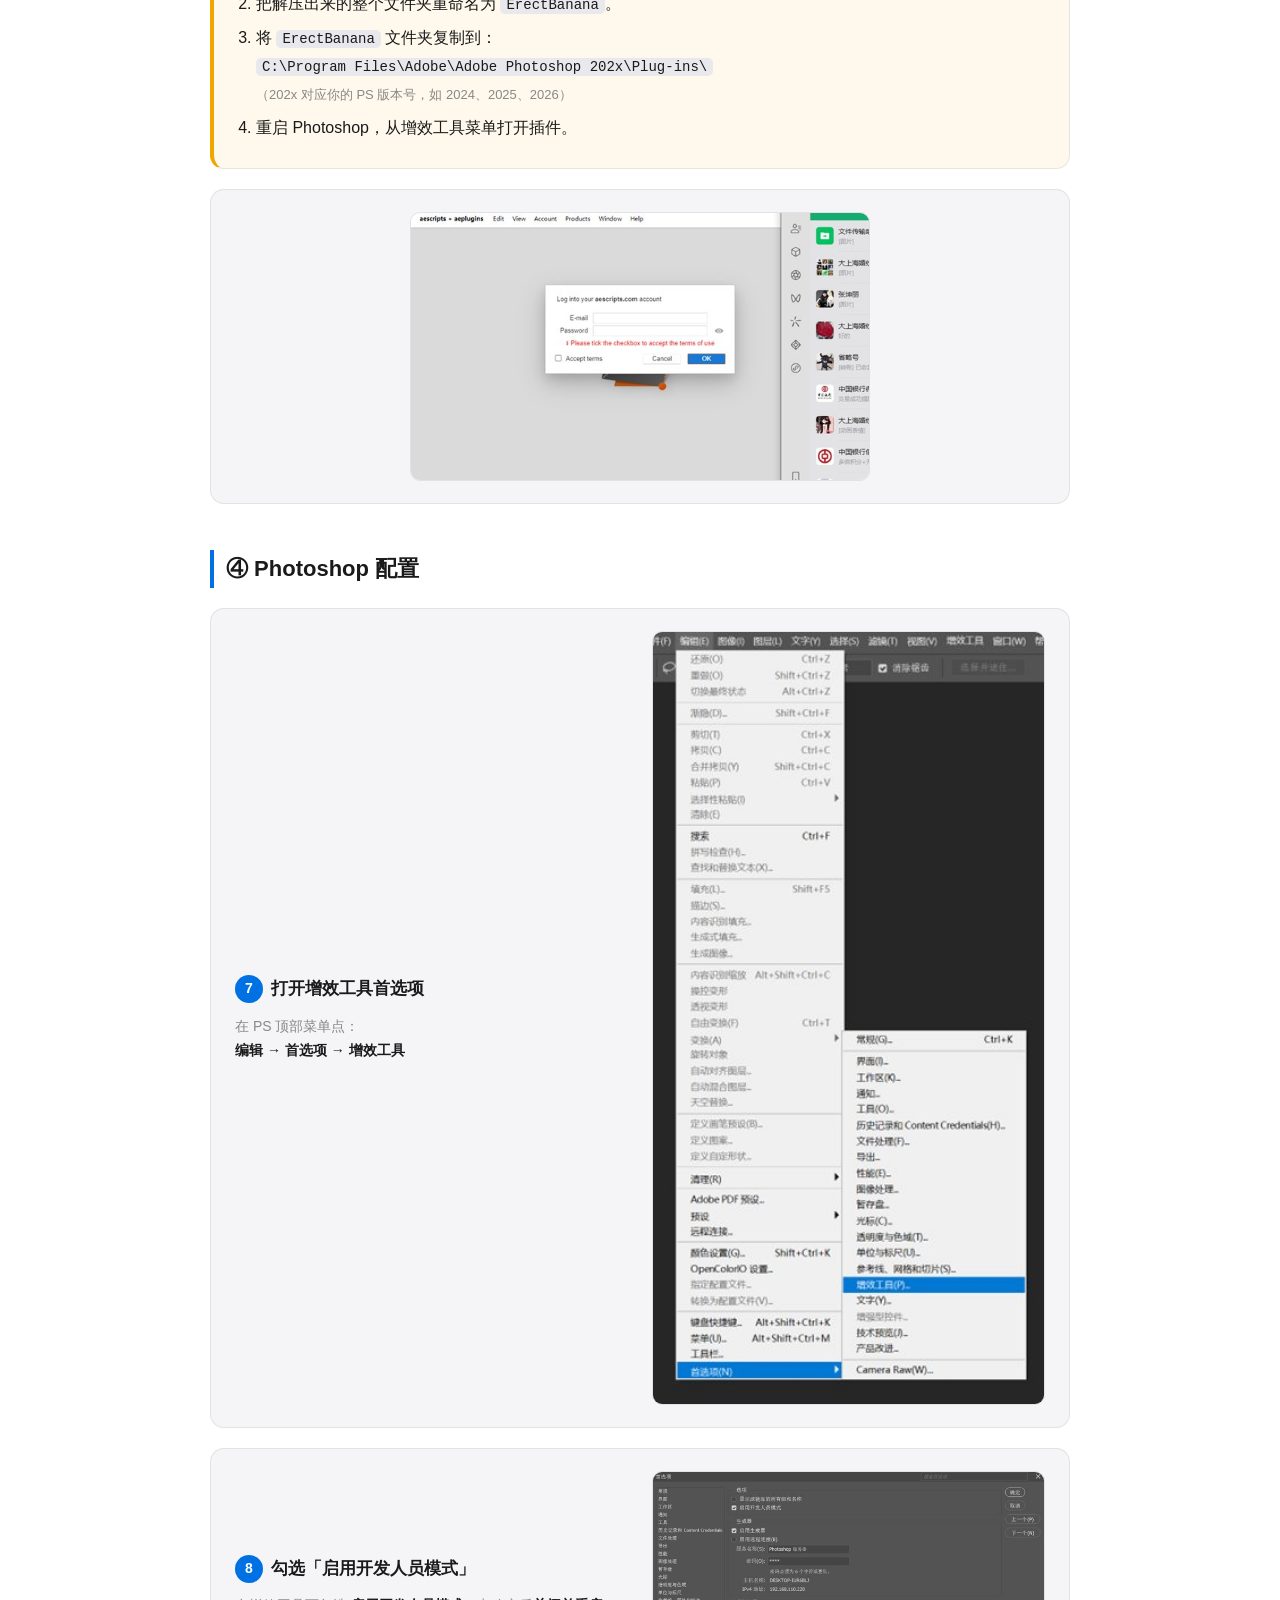
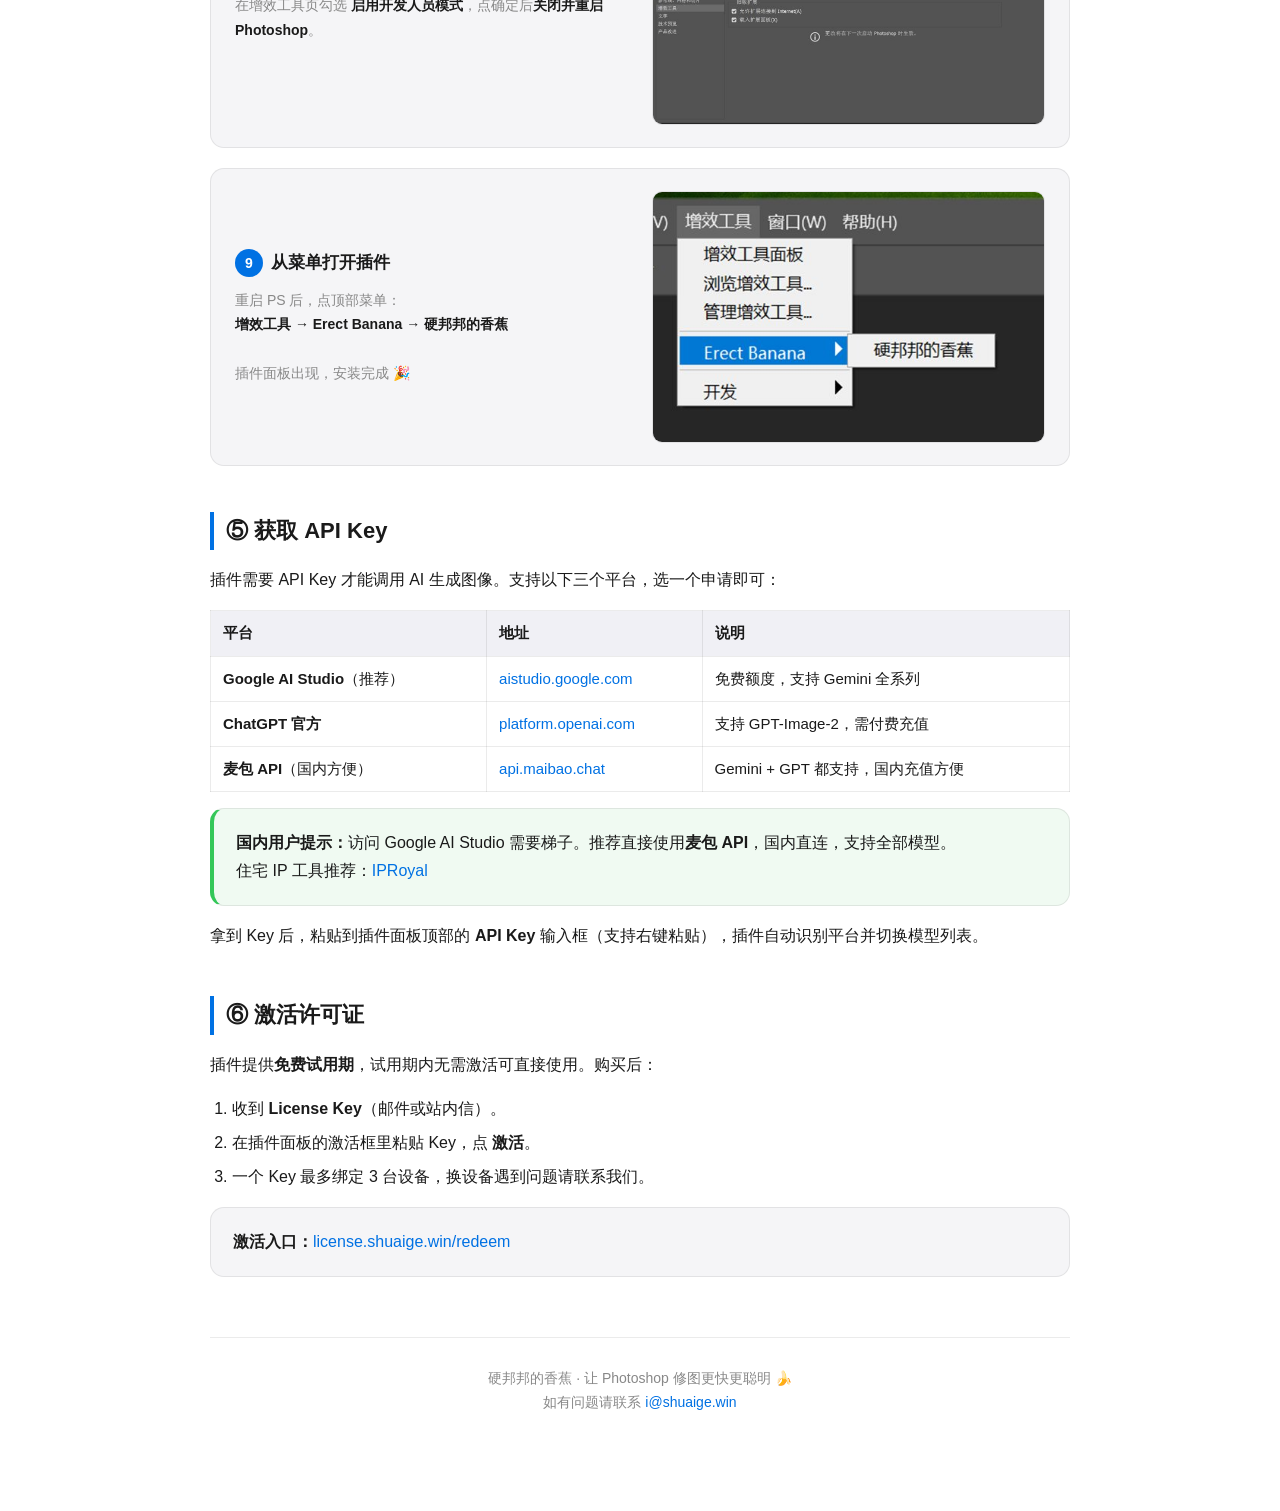
==== commit 4704e539: "Add files via upload" ====
--- a/guide.html
+++ b/guide.html
@@ -3,56 +3,58 @@
 <head>
 <meta charset="UTF-8">
 <meta name="viewport" content="width=device-width, initial-scale=1.0">
-<title>硬邦邦的香蕉 · 使用说明</title>
+<title>硬邦邦的香蕉 · 安装说明</title>
 <style>
   :root{
-    --bg:#0f1115; --card:#171a21; --ink:#e7e9ee; --muted:#9aa3b2;
-    --line:#262b35; --accent:#ffd23f; --accent2:#4ec94e; --link:#6db3ff;
+    --bg:#ffffff; --card:#f5f5f7; --ink:#1a1a1a; --muted:#888;
+    --line:rgba(0,0,0,0.08); --accent:#0071e3; --accent2:#34c759; --link:#0071e3;
     --radius:14px;
   }
   *{box-sizing:border-box}
   body{
     margin:0; background:var(--bg); color:var(--ink);
-    font-family:-apple-system,"PingFang SC","Microsoft YaHei",Segoe UI,Roboto,sans-serif;
-    line-height:1.75; font-size:16px;
-  }
-  .wrap{max-width:860px; margin:0 auto; padding:48px 20px 96px}
+    font-family:-apple-system,"PingFang SC","Microsoft YaHei",'DM Sans',Segoe UI,Roboto,sans-serif;
+    line-height:1.75; font-size:16px; -webkit-font-smoothing:antialiased;
+  }
+  .wrap{max-width:900px; margin:0 auto; padding:48px 20px 96px}
   header{text-align:center; margin-bottom:40px}
   header .logo{font-size:44px}
-  header h1{font-size:30px; margin:10px 0 6px; letter-spacing:1px}
+  header h1{font-size:30px; margin:10px 0 6px; letter-spacing:1px; color:var(--ink)}
   header p{color:var(--muted); margin:0}
-  h2{
-    font-size:22px; margin:46px 0 14px; padding-left:12px;
-    border-left:4px solid var(--accent);
-  }
-  h3{font-size:17px; margin:26px 0 8px; color:#fff}
+  h2{font-size:22px; margin:46px 0 14px; padding-left:12px; border-left:4px solid var(--accent); color:var(--ink);}
   p,li{color:var(--ink)}
   a{color:var(--link); text-decoration:none}
-  .card{
-    background:var(--card); border:1px solid var(--line);
-    border-radius:var(--radius); padding:20px 22px; margin:16px 0;
-  }
+  .card{background:var(--card); border:1px solid var(--line); border-radius:var(--radius); padding:20px 22px; margin:16px 0;}
   .muted{color:var(--muted)}
-  .pill{
-    display:inline-block; background:#23272f; border:1px solid var(--line);
-    border-radius:999px; padding:2px 12px; font-size:13px; color:var(--muted); margin:2px 4px 2px 0;
-  }
   ol,ul{padding-left:22px} li{margin:6px 0}
-  .step{counter-reset:none}
-  kbd{
-    background:#23272f; border:1px solid var(--line); border-bottom-width:2px;
-    border-radius:6px; padding:1px 8px; font-size:13px; font-family:Consolas,monospace; color:#fff;
-  }
-  .tip{border-left:4px solid var(--accent2); background:#13261a}
-  .warn{border-left:4px solid #e0a23f; background:#2a2113}
+  kbd{background:#e8e8ed; border:1px solid rgba(0,0,0,0.15); border-bottom-width:2px; border-radius:6px; padding:1px 8px; font-size:13px; font-family:Consolas,monospace; color:#1a1a1a;}
+  .tip{border-left:4px solid var(--accent2); background:#f0faf2}
+  .warn{border-left:4px solid #f0a500; background:#fff8ec}
   table{width:100%; border-collapse:collapse; margin:14px 0; font-size:15px}
   th,td{border:1px solid var(--line); padding:9px 12px; text-align:left; vertical-align:top}
-  th{background:#1d2128; color:#fff}
+  th{background:#f0f0f5; color:var(--ink)}
   .toc a{display:inline-block; margin:4px 14px 4px 0; color:var(--muted)}
   .toc a:hover{color:var(--link)}
-  code{background:#23272f; padding:1px 6px; border-radius:5px; font-size:14px}
-  footer{margin-top:60px; text-align:center; color:var(--muted); font-size:14px}
-  .big{font-size:18px}
+  code{background:#e8e8ed; padding:1px 6px; border-radius:5px; font-size:14px; color:#1a1a1a}
+  footer{margin-top:60px; text-align:center; color:var(--muted); font-size:14px; border-top:1px solid var(--line); padding-top:28px}
+
+  .step-block{
+    display:grid; grid-template-columns:1fr 1fr;
+    gap:24px; align-items:center; margin:20px 0;
+    background:var(--card); border:1px solid var(--line);
+    border-radius:var(--radius); padding:22px 24px;
+  }
+  .step-block img{width:100%; border-radius:10px; border:1px solid var(--line); display:block;}
+  .step-num{
+    display:inline-flex; align-items:center; justify-content:center;
+    width:28px; height:28px; border-radius:50%;
+    background:var(--accent); color:#fff; font-weight:700;
+    font-size:14px; margin-right:8px; flex-shrink:0;
+  }
+  .step-title{display:flex; align-items:center; font-size:17px; font-weight:600; margin-bottom:10px; color:var(--ink);}
+  .step-desc{color:var(--muted); font-size:14px; line-height:1.75}
+  .step-desc strong{color:var(--ink)}
+  @media(max-width:640px){.step-block{grid-template-columns:1fr}}
 </style>
 </head>
 <body>
@@ -61,162 +63,166 @@
 <header>
   <div class="logo">🍌</div>
   <h1>硬邦邦的香蕉</h1>
-  <p>Photoshop 智能 AI 修图插件 · 使用说明</p>
+  <p>Photoshop 智能 AI 修图插件 · 图文安装说明</p>
 </header>
 
 <div class="card toc">
   <strong>目录</strong><br>
-  <a href="#intro">① 它能做什么</a>
-  <a href="#install">② 安装</a>
-  <a href="#setup">③ 首次配置</a>
-  <a href="#fill">④ AI 创成式填充</a>
-  <a href="#outpaint">⑤ AI 扩图</a>
-  <a href="#models">⑥ 模型怎么选</a>
-  <a href="#tips">⑦ 实用技巧</a>
-  <a href="#faq">⑧ 常见问题</a>
-  <a href="#activate">⑨ 激活与试用</a>
-</div>
-
-<h2 id="intro">① 它能做什么</h2>
-<p class="big">「硬邦邦的香蕉」是一款装在 Photoshop 里的 AI 修图插件,把顶尖的 AI 图像生成能力直接接进你的工作流。两大核心功能:</p>
+  <a href="#req">① 系统要求</a>
+  <a href="#install">② 安装程序</a>
+  <a href="#ccx">③ 安装插件到 PS</a>
+  <a href="#ps-setup">④ Photoshop 配置</a>
+  <a href="#api">⑤ 获取 API Key</a>
+  <a href="#activate">⑥ 激活许可证</a>
+</div>
+
+<!-- ① 系统要求 -->
+<h2 id="req">① 系统要求</h2>
+<table>
+  <tr><th>项目</th><th>要求</th></tr>
+  <tr><td>操作系统</td><td>Windows 10 / 11（64位）</td></tr>
+  <tr><td>Photoshop 版本</td><td>24.2 或更新版本</td></tr>
+  <tr><td>网络</td><td>需要联网（调用 AI 接口）</td></tr>
+  <tr><td>API Key</td><td>需要自备 Gemini 或 GPT API Key</td></tr>
+</table>
+
+<!-- ② 安装程序 -->
+<h2 id="install">② 安装程序</h2>
+
+<div class="step-block">
+  <div>
+    <div class="step-title"><span class="step-num">1</span>运行安装向导</div>
+    <div class="step-desc">双击下载的 <code>ErectBanana-x.x.x.exe</code>，出现安装向导，点 <kbd>Next</kbd> 继续。</div>
+  </div>
+  <img src="[data-uri]" alt="安装向导">
+</div>
+
+<div class="step-block">
+  <div>
+    <div class="step-title"><span class="step-num">2</span>选择安装路径</div>
+    <div class="step-desc">默认路径 <code>C:\Users\你的用户名\AppData\Local\Erect Banana</code>，直接点 <kbd>Next</kbd>。<br><br>路径里的 <code>Sg</code> 是截图中的用户名，你的会显示为你自己的用户名。</div>
+  </div>
+  <img src="[data-uri]" alt="选择路径">
+</div>
+
+<div class="step-block">
+  <div>
+    <div class="step-title"><span class="step-num">3</span>点击 Install 安装</div>
+    <div class="step-desc">确认路径无误，点 <kbd>Install</kbd> 开始安装。安装完成后<strong>有 Adobe CC 的用户会自动弹出插件安装弹窗</strong>，确认即可，跳到第 ④ 节。<br><br>没有 CC 的用户继续下一步。</div>
+  </div>
+  <img src="[data-uri]" alt="确认安装">
+</div>
+
+<!-- ③ 安装插件到 PS -->
+<h2 id="ccx">③ 安装插件到 Photoshop（无 CC 用户）</h2>
+<div class="card tip">
+  需要先下载免费工具 <strong>ZXP/UXP Installer</strong>：<a href="https://aescripts.com/learn/zxp-installer/" target="_blank">aescripts.com/learn/zxp-installer →</a>
+</div>
+
+<div class="step-block">
+  <div>
+    <div class="step-title"><span class="step-num">4</span>打开 ZXP/UXP Installer</div>
+    <div class="step-desc">打开工具，看到如右图界面。点顶部菜单 <kbd>File → Open</kbd>（或直接把文件拖进来）。</div>
+  </div>
+  <img src="[data-uri]" alt="ZXP Installer">
+</div>
+
+<div class="step-block">
+  <div>
+    <div class="step-title"><span class="step-num">5</span>找到 plugin.ccx</div>
+    <div class="step-desc">在弹出的文件选择窗口里，找到路径：<br><code>C:\Users\你的用户名\AppData\Local\Erect Banana\</code><br><br>选中 <code>plugin.ccx</code>，点打开。</div>
+  </div>
+  <img src="[data-uri]" alt="找到plugin.ccx">
+</div>
+
+<div class="step-block">
+  <div>
+    <div class="step-title"><span class="step-num">6</span>安装成功</div>
+    <div class="step-desc">看到 <strong>Erect Banana</strong> 出现在列表中并显示版本号，说明插件已成功安装进 Photoshop。</div>
+  </div>
+  <img src="[data-uri]" alt="安装成功">
+</div>
+
+<div class="card warn">
+  <strong>⚠️ 弹出 aescripts 登录窗口？</strong>直接关掉即可，不需要登录账号也能完成安装。
+</div>
+
+<div class="card warn">
+  <strong>⚠️ 如果通过 ZXP/UXP Installer 安装后插件仍未出现，请手动安装：</strong>
+  <ol style="margin:10px 0 0; padding-left:20px">
+    <li>找到安装目录里的 <code>plugin.ccx</code> 文件，把后缀改为 <code>.zip</code>，然后解压。</li>
+    <li>把解压出来的整个文件夹重命名为 <code>ErectBanana</code>。</li>
+    <li>将 <code>ErectBanana</code> 文件夹复制到：<br>
+      <code>C:\Program Files\Adobe\Adobe Photoshop 202x\Plug-ins\</code><br>
+      <span style="color:#888;font-size:13px">（202x 对应你的 PS 版本号，如 2024、2025、2026）</span>
+    </li>
+    <li>重启 Photoshop，从增效工具菜单打开插件。</li>
+  </ol>
+</div>
+
+<div class="step-block" style="grid-template-columns:1fr">
+  <img src="[data-uri]" alt="aescripts登录弹窗" style="max-width:460px;margin:0 auto">
+</div>
+
+<!-- ④ PS 配置 -->
+<h2 id="ps-setup">④ Photoshop 配置</h2>
+
+<div class="step-block">
+  <div>
+    <div class="step-title"><span class="step-num">7</span>打开增效工具首选项</div>
+    <div class="step-desc">在 PS 顶部菜单点：<br><strong>编辑 → 首选项 → 增效工具</strong></div>
+  </div>
+  <img src="[data-uri]" alt="PS菜单">
+</div>
+
+<div class="step-block">
+  <div>
+    <div class="step-title"><span class="step-num">8</span>勾选「启用开发人员模式」</div>
+    <div class="step-desc">在增效工具页勾选 <strong>启用开发人员模式</strong>，点确定后<strong>关闭并重启 Photoshop</strong>。</div>
+  </div>
+  <img src="[data-uri]